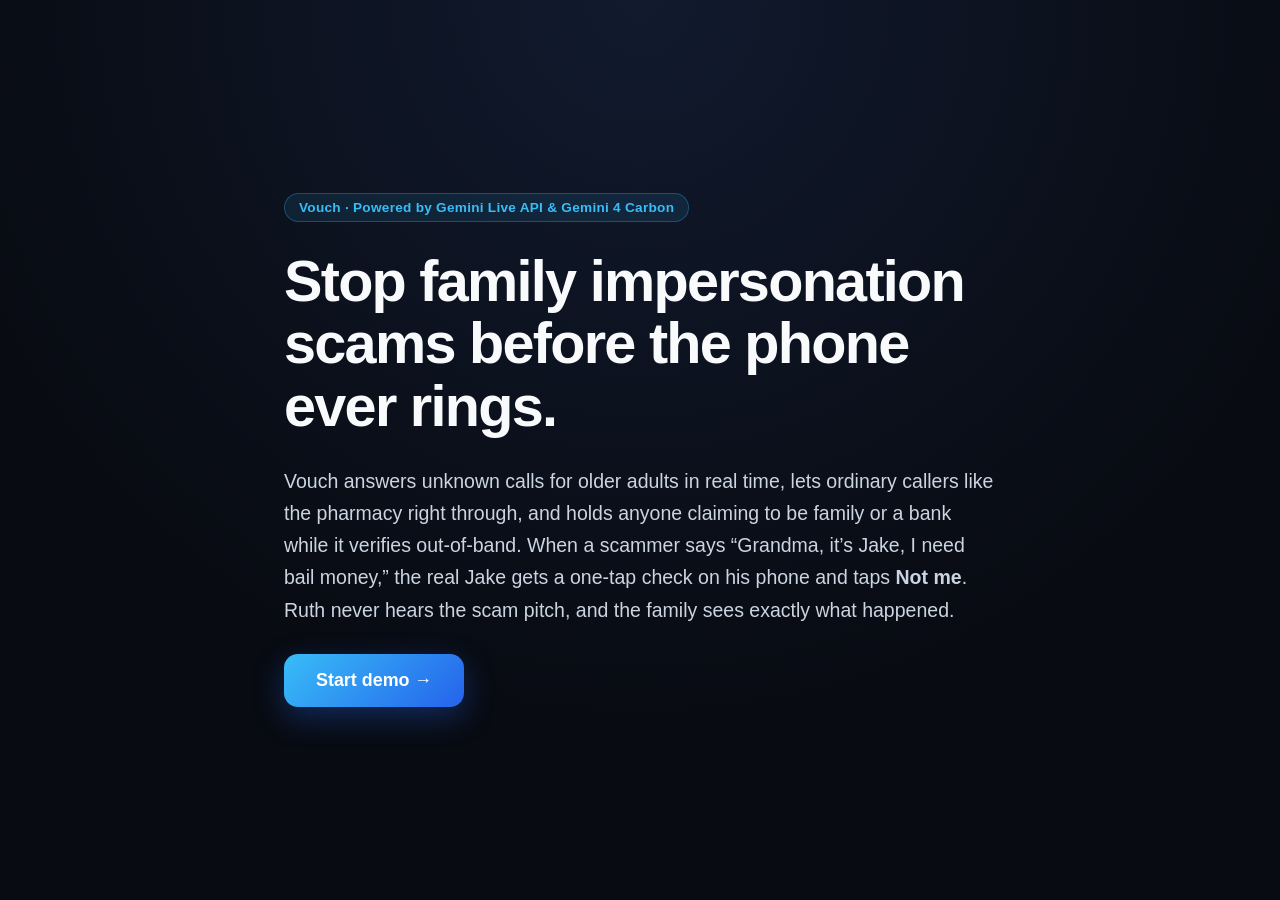
==== static/index.html @ 339b80d6 "M0: scaffold FastAPI app, model discovery, mock mode, landing page" ====
<!DOCTYPE html>
<html lang="en">
<head>
  <meta charset="UTF-8" />
  <meta name="viewport" content="width=device-width, initial-scale=1.0" />
  <title>Vouch — AI Call Screener Against Impersonation Scams</title>
  <link rel="stylesheet" href="/static/css/styles.css" />
</head>
<body>
  <main class="landing-wrap">
    <div class="brand-pill">Vouch · Powered by Gemini Live API &amp; Gemini 4 Carbon</div>
    <h1 class="landing-title">Stop family impersonation scams before the phone ever rings.</h1>
    <p class="landing-copy">
      Vouch answers unknown calls for older adults in real time, lets ordinary callers like the pharmacy right through, and holds anyone claiming to be family or a bank while it verifies out-of-band. When a scammer says &ldquo;Grandma, it&rsquo;s Jake, I need bail money,&rdquo; the real Jake gets a one-tap check on his phone and taps <strong>Not me</strong>. Ruth never hears the scam pitch, and the family sees exactly what happened.
    </p>
    <div>
      <a class="btn-primary" href="/demo">Start demo &rarr;</a>
    </div>
  </main>
</body>
</html>
---- static/css/styles.css ----
:root {
  --bg: #080b12;
  --bg-elevated: #101624;
  --bg-card: #151d2f;
  --border: rgba(148, 163, 184, 0.16);
  --text: #f8fafc;
  --text-muted: #94a3b8;
  --accent: #38bdf8;
  --accent-glow: rgba(56, 189, 248, 0.22);
  --green: #22c55e;
  --green-bg: rgba(34, 197, 94, 0.14);
  --amber: #f59e0b;
  --amber-bg: rgba(245, 158, 11, 0.15);
  --red: #ef4444;
  --red-bg: rgba(239, 68, 68, 0.16);
  --font: -apple-system, BlinkMacSystemFont, "Inter", "Segoe UI", Roboto, sans-serif;
}

* {
  box-sizing: border-box;
  margin: 0;
  padding: 0;
}

body {
  background: radial-gradient(circle at 50% 0%, #111a2e 0%, var(--bg) 65%);
  color: var(--text);
  font-family: var(--font);
  min-height: 100vh;
  -webkit-font-smoothing: antialiased;
}

.landing-wrap {
  max-width: 760px;
  margin: 0 auto;
  min-height: 100vh;
  display: flex;
  flex-direction: column;
  justify-content: center;
  padding: 48px 24px;
  gap: 28px;
}

.brand-pill {
  display: inline-flex;
  align-items: center;
  gap: 8px;
  width: fit-content;
  padding: 6px 14px;
  border-radius: 999px;
  background: rgba(56, 189, 248, 0.1);
  border: 1px solid rgba(56, 189, 248, 0.28);
  color: var(--accent);
  font-size: 0.85rem;
  font-weight: 600;
  letter-spacing: 0.02em;
}

.landing-title {
  font-size: clamp(2.4rem, 5vw, 3.6rem);
  font-weight: 800;
  letter-spacing: -0.03em;
  line-height: 1.08;
}

.landing-copy {
  font-size: 1.22rem;
  line-height: 1.65;
  color: #cbd5e1;
}

.btn-primary {
  display: inline-flex;
  align-items: center;
  justify-content: center;
  gap: 10px;
  width: fit-content;
  padding: 16px 32px;
  border-radius: 14px;
  background: linear-gradient(135deg, #38bdf8 0%, #2563eb 100%);
  color: #ffffff;
  font-size: 1.12rem;
  font-weight: 700;
  text-decoration: none;
  border: none;
  cursor: pointer;
  box-shadow: 0 10px 30px rgba(37, 99, 235, 0.35);
  transition: transform 0.15s ease, box-shadow 0.15s ease;
}

.btn-primary:hover {
  transform: translateY(-1px);
  box-shadow: 0 14px 36px rgba(37, 99, 235, 0.48);
}
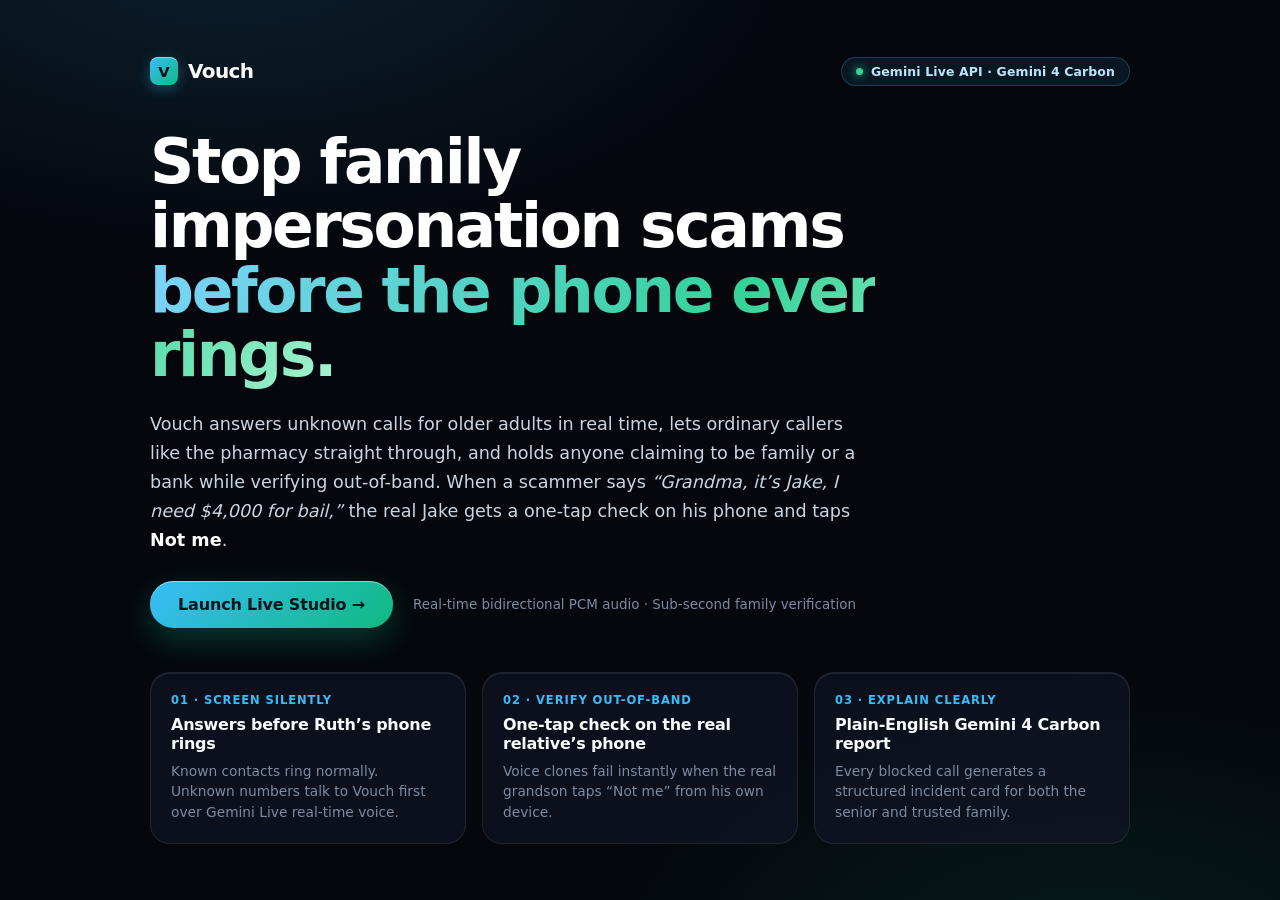
==== commit 1f8a22d5: "Overhaul studio UI design, add speaker-mic echo gate, and wire public HTTPS QR tunnel" ====
--- a/static/index.html
+++ b/static/index.html
@@ -3,19 +3,52 @@
 <head>
   <meta charset="UTF-8" />
   <meta name="viewport" content="width=device-width, initial-scale=1.0" />
-  <title>Vouch — AI Call Screener Against Impersonation Scams</title>
-  <link rel="stylesheet" href="/static/css/styles.css" />
+  <title>Vouch — Real-Time AI Call Screener Against Impersonation Scams</title>
+  <link rel="stylesheet" href="/static/css/styles.css?v=5" />
 </head>
-<body>
-  <main class="landing-wrap">
-    <div class="brand-pill">Vouch · Powered by Gemini Live API &amp; Gemini 4 Carbon</div>
-    <h1 class="landing-title">Stop family impersonation scams before the phone ever rings.</h1>
-    <p class="landing-copy">
-      Vouch answers unknown calls for older adults in real time, lets ordinary callers like the pharmacy right through, and holds anyone claiming to be family or a bank while it verifies out-of-band. When a scammer says &ldquo;Grandma, it&rsquo;s Jake, I need bail money,&rdquo; the real Jake gets a one-tap check on his phone and taps <strong>Not me</strong>. Ruth never hears the scam pitch, and the family sees exactly what happened.
-    </p>
-    <div>
-      <a class="btn-primary" href="/demo">Start demo &rarr;</a>
-    </div>
+<body class="landing-body">
+  <main class="landing-shell">
+    <nav class="landing-nav">
+      <div class="brand-lockup">
+        <span class="brand-mark" aria-hidden="true">V</span>
+        <span class="brand-name">Vouch</span>
+      </div>
+      <div class="brand-pill">
+        <span class="pulse-dot"></span>
+        <span>Gemini Live API &middot; Gemini 4 Carbon</span>
+      </div>
+    </nav>
+
+    <section class="landing-hero">
+      <h1 class="landing-title">
+        Stop family impersonation scams <span>before the phone ever rings.</span>
+      </h1>
+      <p class="landing-copy">
+        Vouch answers unknown calls for older adults in real time, lets ordinary callers like the pharmacy straight through, and holds anyone claiming to be family or a bank while verifying out-of-band. When a scammer says <em>&ldquo;Grandma, it&rsquo;s Jake, I need $4,000 for bail,&rdquo;</em> the real Jake gets a one-tap check on his phone and taps <strong>Not me</strong>.
+      </p>
+      <div class="landing-cta-row">
+        <a class="btn-primary" href="/demo">Launch Live Studio &rarr;</a>
+        <div class="landing-meta">Real-time bidirectional PCM audio &middot; Sub-second family verification</div>
+      </div>
+    </section>
+
+    <section class="landing-pillars">
+      <div class="pillar-card">
+        <div class="pillar-num">01 &middot; Screen Silently</div>
+        <div class="pillar-title">Answers before Ruth&rsquo;s phone rings</div>
+        <div class="pillar-desc">Known contacts ring normally. Unknown numbers talk to Vouch first over Gemini Live real-time voice.</div>
+      </div>
+      <div class="pillar-card">
+        <div class="pillar-num">02 &middot; Verify Out-of-Band</div>
+        <div class="pillar-title">One-tap check on the real relative&rsquo;s phone</div>
+        <div class="pillar-desc">Voice clones fail instantly when the real grandson taps &ldquo;Not me&rdquo; from his own device.</div>
+      </div>
+      <div class="pillar-card">
+        <div class="pillar-num">03 &middot; Explain Clearly</div>
+        <div class="pillar-title">Plain-English Gemini 4 Carbon report</div>
+        <div class="pillar-desc">Every blocked call generates a structured incident card for both the senior and trusted family.</div>
+      </div>
+    </section>
   </main>
 </body>
 </html>
--- a/static/css/styles.css
+++ b/static/css/styles.css
@@ -1,72 +1,200 @@
 :root {
-  --bg: #080b12;
-  --bg-elevated: #101624;
-  --bg-card: #151d2f;
-  --border: rgba(148, 163, 184, 0.16);
+  --bg-deep: #05070d;
+  --bg-surface: #0b0f18;
+  --bg-card: #101624;
+  --bg-card-2: #161e30;
+  --bg-elevated: rgba(20, 27, 43, 0.78);
+  --border: rgba(255, 255, 255, 0.08);
+  --border-strong: rgba(255, 255, 255, 0.15);
+  --specular: inset 0 1px 0 rgba(255, 255, 255, 0.07);
   --text: #f8fafc;
-  --text-muted: #94a3b8;
+  --text-soft: #cbd5e1;
+  --text-muted: #7c8ba1;
   --accent: #38bdf8;
-  --accent-glow: rgba(56, 189, 248, 0.22);
-  --green: #22c55e;
-  --green-bg: rgba(34, 197, 94, 0.14);
+  --accent-bg: rgba(56, 189, 248, 0.13);
+  --green: #10b981;
+  --green-bright: #34d399;
+  --green-bg: rgba(16, 185, 129, 0.15);
   --amber: #f59e0b;
-  --amber-bg: rgba(245, 158, 11, 0.15);
-  --red: #ef4444;
-  --red-bg: rgba(239, 68, 68, 0.16);
-  --font: -apple-system, BlinkMacSystemFont, "Inter", "Segoe UI", Roboto, sans-serif;
-}
-
-* {
+  --amber-bg: rgba(245, 158, 11, 0.16);
+  --red: #f43f5e;
+  --red-bg: rgba(244, 63, 94, 0.16);
+  --violet: #a855f7;
+  --radius-xl: 24px;
+  --radius-lg: 16px;
+  --radius-md: 12px;
+  --font-sans: -apple-system, BlinkMacSystemFont, "SF Pro Display", "SF Pro Text", "Inter", system-ui, sans-serif;
+  --font-mono: "SF Mono", ui-monospace, SFMono-Regular, Menlo, monospace;
+}
+
+*,
+*::before,
+*::after {
   box-sizing: border-box;
   margin: 0;
   padding: 0;
 }
 
+html,
 body {
-  background: radial-gradient(circle at 50% 0%, #111a2e 0%, var(--bg) 65%);
+  height: 100%;
+  background: var(--bg-deep);
   color: var(--text);
-  font-family: var(--font);
+  font-family: var(--font-sans);
+  -webkit-font-smoothing: antialiased;
+  -moz-osx-font-smoothing: grayscale;
+}
+
+.hidden {
+  display: none !important;
+}
+
+/* Subtle custom scrollbars globally */
+::-webkit-scrollbar {
+  width: 4px;
+  height: 4px;
+}
+::-webkit-scrollbar-track {
+  background: transparent;
+}
+::-webkit-scrollbar-thumb {
+  background: rgba(255, 255, 255, 0.14);
+  border-radius: 999px;
+}
+
+/* Shared Brand Mark & Pulse Dots */
+.brand-mark {
+  width: 28px;
+  height: 28px;
+  border-radius: 8px;
+  background: linear-gradient(135deg, #38bdf8 0%, #10b981 100%);
+  color: #031017;
+  font-weight: 900;
+  font-size: 0.92rem;
+  display: inline-flex;
+  align-items: center;
+  justify-content: center;
+  box-shadow: 0 4px 14px rgba(56, 189, 248, 0.32), inset 0 1px 0 rgba(255, 255, 255, 0.45);
+  flex-shrink: 0;
+}
+
+.pulse-dot {
+  width: 7px;
+  height: 7px;
+  border-radius: 50%;
+  background: var(--green-bright);
+  box-shadow: 0 0 10px var(--green-bright);
+  animation: livePulse 2s ease-in-out infinite;
+  flex-shrink: 0;
+}
+
+.pulse-dot.amber {
+  background: #fbbf24;
+  box-shadow: 0 0 10px #fbbf24;
+}
+
+@keyframes livePulse {
+  0%, 100% { opacity: 1; transform: scale(1); }
+  50% { opacity: 0.45; transform: scale(0.85); }
+}
+
+/* ==========================================================================
+   LANDING PAGE (/)
+   ========================================================================== */
+body.landing-body {
   min-height: 100vh;
-  -webkit-font-smoothing: antialiased;
-}
-
-.landing-wrap {
-  max-width: 760px;
-  margin: 0 auto;
-  min-height: 100vh;
-  display: flex;
-  flex-direction: column;
+  background:
+    radial-gradient(950px 520px at 18% -8%, rgba(56, 189, 248, 0.15), transparent 62%),
+    radial-gradient(850px 480px at 85% 108%, rgba(16, 185, 129, 0.12), transparent 62%),
+    var(--bg-deep);
+  display: flex;
+  align-items: center;
   justify-content: center;
-  padding: 48px 24px;
-  gap: 28px;
+  padding: 32px 24px;
+}
+
+.landing-shell {
+  max-width: 980px;
+  width: 100%;
+  display: flex;
+  flex-direction: column;
+  gap: 44px;
+}
+
+.landing-nav {
+  display: flex;
+  align-items: center;
+  justify-content: space-between;
+  gap: 16px;
+  flex-wrap: wrap;
+}
+
+.brand-lockup {
+  display: inline-flex;
+  align-items: center;
+  gap: 10px;
+}
+
+.brand-name {
+  font-size: 1.25rem;
+  font-weight: 800;
+  letter-spacing: -0.03em;
 }
 
 .brand-pill {
   display: inline-flex;
   align-items: center;
   gap: 8px;
-  width: fit-content;
   padding: 6px 14px;
   border-radius: 999px;
-  background: rgba(56, 189, 248, 0.1);
-  border: 1px solid rgba(56, 189, 248, 0.28);
-  color: var(--accent);
-  font-size: 0.85rem;
+  background: rgba(56, 189, 248, 0.09);
+  border: 1px solid rgba(56, 189, 248, 0.25);
+  color: #bae6fd;
+  font-size: 0.78rem;
   font-weight: 600;
-  letter-spacing: 0.02em;
+  letter-spacing: 0.01em;
+}
+
+.landing-hero {
+  display: flex;
+  flex-direction: column;
+  gap: 22px;
+  max-width: 820px;
 }
 
 .landing-title {
-  font-size: clamp(2.4rem, 5vw, 3.6rem);
-  font-weight: 800;
-  letter-spacing: -0.03em;
-  line-height: 1.08;
+  font-size: clamp(2.4rem, 4.8vw, 3.85rem);
+  font-weight: 850;
+  line-height: 1.05;
+  letter-spacing: -0.038em;
+  color: #ffffff;
+}
+
+.landing-title span {
+  background: linear-gradient(125deg, #7dd3fc 0%, #34d399 65%, #a7f3d0 100%);
+  -webkit-background-clip: text;
+  background-clip: text;
+  color: transparent;
 }
 
 .landing-copy {
-  font-size: 1.22rem;
+  font-size: 1.1rem;
   line-height: 1.65;
-  color: #cbd5e1;
+  color: var(--text-soft);
+  max-width: 720px;
+}
+
+.landing-copy strong {
+  color: #ffffff;
+  font-weight: 700;
+}
+
+.landing-cta-row {
+  display: flex;
+  align-items: center;
+  gap: 20px;
+  flex-wrap: wrap;
+  margin-top: 4px;
 }
 
 .btn-primary {
@@ -74,21 +202,1320 @@
   align-items: center;
   justify-content: center;
   gap: 10px;
-  width: fit-content;
-  padding: 16px 32px;
-  border-radius: 14px;
-  background: linear-gradient(135deg, #38bdf8 0%, #2563eb 100%);
-  color: #ffffff;
-  font-size: 1.12rem;
-  font-weight: 700;
+  padding: 14px 28px;
+  border-radius: 999px;
+  background: linear-gradient(135deg, #38bdf8 0%, #10b981 100%);
+  color: #03131a;
+  font-weight: 800;
+  font-size: 1rem;
+  letter-spacing: -0.01em;
   text-decoration: none;
   border: none;
   cursor: pointer;
-  box-shadow: 0 10px 30px rgba(37, 99, 235, 0.35);
-  transition: transform 0.15s ease, box-shadow 0.15s ease;
+  box-shadow: 0 12px 32px rgba(16, 185, 129, 0.28), inset 0 1px 0 rgba(255, 255, 255, 0.45);
+  transition: transform 0.15s ease, box-shadow 0.15s ease, filter 0.15s ease;
 }
 
 .btn-primary:hover {
-  transform: translateY(-1px);
-  box-shadow: 0 14px 36px rgba(37, 99, 235, 0.48);
-}
+  transform: translateY(-1.5px);
+  filter: brightness(1.05);
+  box-shadow: 0 16px 38px rgba(56, 189, 248, 0.34), inset 0 1px 0 rgba(255, 255, 255, 0.55);
+}
+
+.landing-meta {
+  font-size: 0.84rem;
+  color: var(--text-muted);
+  font-weight: 500;
+}
+
+.landing-pillars {
+  display: grid;
+  grid-template-columns: repeat(3, 1fr);
+  gap: 16px;
+}
+
+.pillar-card {
+  padding: 20px;
+  border-radius: 20px;
+  background: rgba(16, 22, 36, 0.72);
+  border: 1px solid var(--border);
+  box-shadow: var(--specular);
+  display: flex;
+  flex-direction: column;
+  gap: 8px;
+}
+
+.pillar-num {
+  font-size: 0.72rem;
+  font-weight: 700;
+  text-transform: uppercase;
+  letter-spacing: 0.08em;
+  color: var(--accent);
+}
+
+.pillar-title {
+  font-size: 1rem;
+  font-weight: 750;
+  letter-spacing: -0.015em;
+  color: #f8fafc;
+}
+
+.pillar-desc {
+  font-size: 0.86rem;
+  line-height: 1.5;
+  color: var(--text-muted);
+}
+
+@media (max-width: 780px) {
+  .landing-pillars {
+    grid-template-columns: 1fr;
+  }
+}
+
+/* ==========================================================================
+   STANDALONE & EMBEDDED PHONE SCREENS (/caller, /senior, /family)
+   ========================================================================== */
+body.phone-body {
+  min-height: 100vh;
+  background:
+    radial-gradient(600px 320px at 50% -10%, rgba(56, 189, 248, 0.12), transparent 65%),
+    #060911;
+  display: flex;
+  justify-content: center;
+  padding: 18px 12px;
+}
+
+body.phone-body.embedded {
+  padding: 0;
+  height: 100vh;
+  max-height: 100vh;
+  overflow: hidden;
+  background: #080b13;
+}
+
+.phone-app {
+  width: 100%;
+  max-width: 430px;
+  background: linear-gradient(180deg, #0d121f 0%, #080b13 100%);
+  border: 1px solid var(--border-strong);
+  border-radius: 30px;
+  padding: 18px 16px;
+  display: flex;
+  flex-direction: column;
+  gap: 10px;
+  box-shadow: 0 24px 64px rgba(0, 0, 0, 0.65), var(--specular);
+}
+
+body.phone-body.embedded .phone-app {
+  max-width: none;
+  height: 100%;
+  border: none;
+  border-radius: 0;
+  box-shadow: none;
+  padding: 28px 13px 12px;
+  gap: 8px;
+  overflow-y: auto;
+  scrollbar-width: none;
+}
+
+body.phone-body.embedded .phone-app::-webkit-scrollbar {
+  display: none;
+}
+
+.phone-topbar {
+  display: flex;
+  align-items: center;
+  justify-content: space-between;
+  gap: 8px;
+  padding-bottom: 8px;
+  border-bottom: 1px solid var(--border);
+  flex-shrink: 0;
+}
+
+.phone-role {
+  font-size: 0.65rem;
+  text-transform: uppercase;
+  letter-spacing: 0.08em;
+  color: var(--text-muted);
+  font-weight: 700;
+}
+
+.phone-owner {
+  font-size: 1.04rem;
+  font-weight: 800;
+  letter-spacing: -0.02em;
+  color: #ffffff;
+  margin-top: 1px;
+}
+
+/* State Pills */
+.state-pill {
+  display: inline-flex;
+  align-items: center;
+  gap: 6px;
+  padding: 4px 10px;
+  border-radius: 999px;
+  font-size: 0.68rem;
+  font-weight: 700;
+  letter-spacing: 0.04em;
+  text-transform: uppercase;
+  background: rgba(255, 255, 255, 0.05);
+  color: var(--text-soft);
+  border: 1px solid var(--border);
+  white-space: nowrap;
+  flex-shrink: 0;
+}
+
+.state-pill .dot {
+  width: 6px;
+  height: 6px;
+  border-radius: 50%;
+  background: currentColor;
+}
+
+.state-pill.screening {
+  background: var(--accent-bg);
+  color: #7dd3fc;
+  border-color: rgba(56, 189, 248, 0.35);
+}
+
+.state-pill.verifying {
+  background: var(--amber-bg);
+  color: #fcd34d;
+  border-color: rgba(245, 158, 11, 0.4);
+}
+
+.state-pill.blocked {
+  background: var(--red-bg);
+  color: #fda4af;
+  border-color: rgba(244, 63, 94, 0.45);
+}
+
+.state-pill.passed {
+  background: var(--green-bg);
+  color: #6ee7b7;
+  border-color: rgba(16, 185, 129, 0.45);
+}
+
+.state-pill.message_taken {
+  background: var(--amber-bg);
+  color: #fcd34d;
+  border-color: rgba(245, 158, 11, 0.38);
+}
+
+/* Primary Call CTA */
+.call-btn {
+  width: 100%;
+  padding: 12px 16px;
+  border-radius: 14px;
+  border: none;
+  font-family: inherit;
+  font-size: 0.98rem;
+  font-weight: 800;
+  letter-spacing: -0.01em;
+  cursor: pointer;
+  display: flex;
+  align-items: center;
+  justify-content: center;
+  gap: 8px;
+  flex-shrink: 0;
+  transition: transform 0.12s ease, filter 0.14s ease, box-shadow 0.14s ease;
+}
+
+.call-icon {
+  font-size: 1.02rem;
+  line-height: 1;
+}
+
+.call-btn.start {
+  background: linear-gradient(135deg, #10b981 0%, #059669 100%);
+  color: #ffffff;
+  box-shadow: 0 8px 22px rgba(16, 185, 129, 0.32), inset 0 1px 0 rgba(255, 255, 255, 0.28);
+}
+
+.call-btn.start:hover {
+  filter: brightness(1.07);
+}
+
+.call-btn.hangup {
+  background: linear-gradient(135deg, #f43f5e 0%, #e11d48 100%);
+  color: #ffffff;
+  box-shadow: 0 8px 22px rgba(244, 63, 94, 0.35), inset 0 1px 0 rgba(255, 255, 255, 0.25);
+}
+
+.call-btn:active {
+  transform: scale(0.985);
+}
+
+/* Audio Mode Controls */
+.controls-row {
+  display: flex;
+  gap: 6px;
+  flex-shrink: 0;
+}
+
+.btn-secondary {
+  flex: 1;
+  padding: 7px 8px;
+  border-radius: 10px;
+  border: 1px solid var(--border);
+  background: rgba(255, 255, 255, 0.035);
+  color: var(--text-soft);
+  font-family: inherit;
+  font-size: 0.74rem;
+  font-weight: 650;
+  cursor: pointer;
+  transition: background 0.14s ease, border-color 0.14s ease, color 0.14s ease;
+}
+
+.btn-secondary:hover {
+  background: rgba(255, 255, 255, 0.07);
+  border-color: var(--border-strong);
+}
+
+.btn-secondary.active {
+  border-color: rgba(245, 158, 11, 0.55);
+  background: var(--amber-bg);
+  color: #fde68a;
+}
+
+.hint-banner {
+  font-size: 0.72rem;
+  color: var(--text-muted);
+  background: rgba(255, 255, 255, 0.025);
+  border: 1px solid var(--border);
+  border-radius: 10px;
+  padding: 6px 9px;
+  line-height: 1.35;
+  flex-shrink: 0;
+}
+
+.mic-select {
+  width: 100%;
+  padding: 6px 9px;
+  border-radius: 9px;
+  border: 1px solid var(--border-strong);
+  background: #0c1220;
+  color: var(--text-soft);
+  font-family: inherit;
+  font-size: 0.73rem;
+  flex-shrink: 0;
+}
+
+.section-label {
+  font-size: 0.66rem;
+  font-weight: 750;
+  text-transform: uppercase;
+  letter-spacing: 0.08em;
+  color: var(--text-muted);
+  margin-top: 2px;
+  flex-shrink: 0;
+}
+
+/* Scenario Clip Buttons */
+.scenario-grid {
+  display: flex;
+  flex-direction: column;
+  gap: 5px;
+  flex-shrink: 0;
+}
+
+.scenario-btn {
+  width: 100%;
+  text-align: left;
+  padding: 8px 10px;
+  border-radius: 11px;
+  border: 1px solid var(--border);
+  background: rgba(255, 255, 255, 0.03);
+  box-shadow: var(--specular);
+  color: var(--text);
+  font-family: inherit;
+  cursor: pointer;
+  display: flex;
+  align-items: center;
+  justify-content: space-between;
+  gap: 6px;
+  font-size: 0.79rem;
+  font-weight: 650;
+  transition: transform 0.12s ease, border-color 0.14s ease, background 0.14s ease;
+}
+
+.scenario-btn:hover {
+  border-color: rgba(56, 189, 248, 0.45);
+  background: rgba(56, 189, 248, 0.07);
+}
+
+.scenario-btn.playing {
+  border-color: var(--accent);
+  background: rgba(56, 189, 248, 0.14);
+  box-shadow: 0 0 0 1px rgba(56, 189, 248, 0.25);
+}
+
+.scenario-title {
+  display: inline-flex;
+  align-items: center;
+  gap: 7px;
+  min-width: 0;
+  overflow: hidden;
+  text-overflow: ellipsis;
+  white-space: nowrap;
+}
+
+.scen-idx {
+  width: 18px;
+  height: 18px;
+  border-radius: 6px;
+  background: rgba(255, 255, 255, 0.07);
+  color: var(--text-soft);
+  font-size: 0.68rem;
+  font-weight: 800;
+  display: inline-flex;
+  align-items: center;
+  justify-content: center;
+  flex-shrink: 0;
+}
+
+.scenario-tag {
+  font-size: 0.64rem;
+  padding: 2px 7px;
+  border-radius: 999px;
+  font-weight: 750;
+  letter-spacing: 0.02em;
+  flex-shrink: 0;
+}
+
+.scenario-tag.scam {
+  background: rgba(244, 63, 94, 0.15);
+  border: 1px solid rgba(244, 63, 94, 0.28);
+  color: #fda4af;
+}
+
+.scenario-tag.legit {
+  background: rgba(16, 185, 129, 0.15);
+  border: 1px solid rgba(16, 185, 129, 0.28);
+  color: #6ee7b7;
+}
+
+/* Transcript Feed */
+.transcript-box {
+  flex: 1;
+  min-height: 84px;
+  background: rgba(4, 6, 12, 0.68);
+  border: 1px solid var(--border);
+  border-radius: 14px;
+  padding: 9px;
+  overflow-y: auto;
+  display: flex;
+  flex-direction: column;
+  gap: 7px;
+}
+
+.transcript-empty {
+  color: var(--text-muted);
+  font-size: 0.78rem;
+  margin: auto;
+  text-align: center;
+  padding: 8px;
+}
+
+.bubble {
+  padding: 7px 10px;
+  border-radius: 12px;
+  font-size: 0.81rem;
+  line-height: 1.38;
+  max-width: 92%;
+}
+
+.bubble .spk {
+  display: block;
+  font-size: 0.62rem;
+  font-weight: 800;
+  text-transform: uppercase;
+  letter-spacing: 0.06em;
+  margin-bottom: 2px;
+  opacity: 0.75;
+}
+
+.bubble.caller {
+  align-self: flex-start;
+  background: rgba(30, 41, 59, 0.85);
+  border: 1px solid rgba(56, 189, 248, 0.22);
+  border-bottom-left-radius: 4px;
+  color: #e2e8f0;
+}
+
+.bubble.assistant {
+  align-self: flex-end;
+  background: linear-gradient(145deg, rgba(16, 185, 129, 0.18), rgba(6, 78, 59, 0.35));
+  border: 1px solid rgba(16, 185, 129, 0.32);
+  border-bottom-right-radius: 4px;
+  color: #ecfdf5;
+}
+
+.text-fallback-form {
+  display: flex;
+  gap: 6px;
+  flex-shrink: 0;
+}
+
+.text-fallback-input {
+  flex: 1;
+  min-width: 0;
+  padding: 7px 10px;
+  border-radius: 10px;
+  border: 1px solid var(--border);
+  background: rgba(4, 6, 12, 0.75);
+  color: var(--text);
+  font-family: inherit;
+  font-size: 0.77rem;
+  outline: none;
+  transition: border-color 0.14s ease;
+}
+
+.text-fallback-input:focus {
+  border-color: rgba(56, 189, 248, 0.5);
+}
+
+.text-fallback-send {
+  padding: 7px 12px;
+  border-radius: 10px;
+  border: 1px solid var(--border-strong);
+  background: rgba(255, 255, 255, 0.06);
+  color: var(--text);
+  font-family: inherit;
+  font-size: 0.76rem;
+  font-weight: 700;
+  cursor: pointer;
+}
+
+.text-fallback-send:hover {
+  background: rgba(255, 255, 255, 0.11);
+}
+
+/* ==========================================================================
+   RUTH'S PHONE CARDS (/senior)
+   ========================================================================== */
+.hero-status-card {
+  padding: 13px;
+  border-radius: 16px;
+  border: 1px solid var(--border-strong);
+  background: linear-gradient(160deg, rgba(30, 41, 59, 0.55), rgba(13, 18, 30, 0.92));
+  box-shadow: var(--specular);
+  display: flex;
+  flex-direction: column;
+  gap: 5px;
+  flex-shrink: 0;
+}
+
+.hero-status-card.screening {
+  border-color: rgba(56, 189, 248, 0.5);
+  background: linear-gradient(155deg, rgba(56, 189, 248, 0.16), rgba(13, 20, 36, 0.95));
+  animation: pulseBorderCyan 2s infinite;
+}
+
+.hero-status-card.verifying {
+  border-color: rgba(245, 158, 11, 0.6);
+  background: linear-gradient(155deg, rgba(245, 158, 11, 0.18), rgba(24, 19, 12, 0.95));
+}
+
+.hero-status-card.blocked {
+  border-color: rgba(244, 63, 94, 0.85);
+  background: linear-gradient(155deg, rgba(244, 63, 94, 0.25), rgba(30, 10, 18, 0.96));
+  box-shadow: 0 10px 28px rgba(244, 63, 94, 0.18), var(--specular);
+}
+
+.hero-status-card.passed {
+  border-color: rgba(16, 185, 129, 0.85);
+  background: linear-gradient(155deg, rgba(16, 185, 129, 0.25), rgba(8, 28, 20, 0.96));
+  animation: pulseRingGreen 1.3s infinite;
+}
+
+.hero-status-card.message_taken {
+  border-color: rgba(245, 158, 11, 0.7);
+  background: linear-gradient(155deg, rgba(245, 158, 11, 0.2), rgba(26, 20, 11, 0.95));
+}
+
+.status-kicker {
+  font-size: 0.66rem;
+  font-weight: 800;
+  text-transform: uppercase;
+  letter-spacing: 0.08em;
+  color: #93c5fd;
+}
+
+.hero-status-card.blocked .status-kicker { color: #fda4af; }
+.hero-status-card.passed .status-kicker { color: #6ee7b7; }
+.hero-status-card.verifying .status-kicker { color: #fcd34d; }
+
+.status-headline {
+  font-size: 0.98rem;
+  font-weight: 800;
+  line-height: 1.28;
+  letter-spacing: -0.015em;
+  color: #ffffff;
+}
+
+.status-sub {
+  font-size: 0.77rem;
+  color: var(--text-soft);
+  line-height: 1.38;
+}
+
+@keyframes pulseBorderCyan {
+  0%, 100% { box-shadow: 0 0 0 0 rgba(56, 189, 248, 0.24); }
+  50% { box-shadow: 0 0 0 6px rgba(56, 189, 248, 0.03); }
+}
+
+@keyframes pulseRingGreen {
+  0%, 100% { box-shadow: 0 0 0 0 rgba(16, 185, 129, 0.4); }
+  50% { box-shadow: 0 0 0 9px rgba(16, 185, 129, 0.05); }
+}
+
+.ring-indicator {
+  display: inline-flex;
+  align-items: center;
+  gap: 8px;
+  padding: 5px 11px 5px 7px;
+  margin-bottom: 3px;
+  border-radius: 999px;
+  width: fit-content;
+  background: rgba(16, 185, 129, 0.22);
+  border: 1px solid rgba(16, 185, 129, 0.5);
+  color: #a7f3d0;
+  font-size: 0.68rem;
+  font-weight: 800;
+  letter-spacing: 0.04em;
+  text-transform: uppercase;
+}
+
+.ring-ripple-wrap {
+  position: relative;
+  width: 20px;
+  height: 20px;
+  display: inline-flex;
+  align-items: center;
+  justify-content: center;
+}
+
+.ring-bell {
+  position: relative;
+  z-index: 2;
+  font-size: 0.78rem;
+  animation: bellShake 0.7s ease-in-out infinite;
+}
+
+.ring-ripple {
+  position: absolute;
+  inset: 0;
+  border-radius: 50%;
+  border: 1.5px solid #34d399;
+  animation: rippleExpand 1.4s ease-out infinite;
+}
+
+.ring-ripple.delay {
+  animation-delay: 0.7s;
+}
+
+@keyframes rippleExpand {
+  0% { transform: scale(0.75); opacity: 0.9; }
+  100% { transform: scale(1.75); opacity: 0; }
+}
+
+@keyframes bellShake {
+  0%, 100% { transform: rotate(0deg); }
+  25% { transform: rotate(-14deg); }
+  75% { transform: rotate(14deg); }
+}
+
+/* ==========================================================================
+   JAKE'S FAMILY VERIFICATION SCREEN (/family — Mobile + Embedded)
+   ========================================================================== */
+.family-idle-card {
+  margin: auto 0;
+  padding: 26px 18px;
+  border-radius: 20px;
+  border: 1px solid var(--border);
+  background: linear-gradient(180deg, rgba(22, 30, 48, 0.65), rgba(12, 17, 28, 0.9));
+  box-shadow: var(--specular);
+  text-align: center;
+  display: flex;
+  flex-direction: column;
+  align-items: center;
+  gap: 8px;
+}
+
+.shield-orb {
+  width: 44px;
+  height: 44px;
+  border-radius: 14px;
+  background: rgba(56, 189, 248, 0.12);
+  border: 1px solid rgba(56, 189, 248, 0.28);
+  display: flex;
+  align-items: center;
+  justify-content: center;
+  font-size: 1.25rem;
+  margin-bottom: 4px;
+}
+
+.verify-alert-card {
+  flex: 1;
+  padding: 15px 14px;
+  border-radius: 20px;
+  border: 1.5px solid rgba(245, 158, 11, 0.75);
+  background: linear-gradient(180deg, rgba(245, 158, 11, 0.16) 0%, rgba(15, 20, 34, 0.98) 55%);
+  box-shadow: 0 16px 40px rgba(0, 0, 0, 0.45), var(--specular);
+  display: flex;
+  flex-direction: column;
+  justify-content: space-between;
+  gap: 12px;
+}
+
+.verify-top-group {
+  display: flex;
+  flex-direction: column;
+  gap: 10px;
+}
+
+.verify-badge {
+  display: inline-flex;
+  align-items: center;
+  gap: 7px;
+  width: fit-content;
+  padding: 4px 10px;
+  border-radius: 999px;
+  background: rgba(245, 158, 11, 0.2);
+  border: 1px solid rgba(245, 158, 11, 0.4);
+  color: #fde68a;
+  font-size: 0.68rem;
+  font-weight: 800;
+  text-transform: uppercase;
+  letter-spacing: 0.06em;
+}
+
+.verify-question {
+  font-size: 1.06rem;
+  font-weight: 800;
+  line-height: 1.28;
+  letter-spacing: -0.018em;
+  color: #ffffff;
+}
+
+.verify-details {
+  background: rgba(5, 8, 15, 0.72);
+  border: 1px solid var(--border-strong);
+  border-radius: 14px;
+  padding: 10px 11px;
+  display: grid;
+  grid-template-columns: 1fr 1fr;
+  gap: 9px 10px;
+}
+
+.verify-field .lbl {
+  font-size: 0.62rem;
+  text-transform: uppercase;
+  letter-spacing: 0.07em;
+  color: var(--text-muted);
+  font-weight: 750;
+}
+
+.verify-field .val {
+  font-size: 0.92rem;
+  font-weight: 800;
+  color: #f8fafc;
+  margin-top: 2px;
+}
+
+.verify-field .val.amount {
+  color: #fda4af;
+  font-size: 1.08rem;
+  font-variant-numeric: tabular-nums;
+}
+
+.verify-actions {
+  display: flex;
+  flex-direction: column;
+  gap: 8px;
+}
+
+.btn-not-me {
+  width: 100%;
+  padding: 15px 14px;
+  border-radius: 14px;
+  border: none;
+  background: linear-gradient(135deg, #f43f5e 0%, #e11d48 100%);
+  color: #ffffff;
+  font-family: inherit;
+  font-size: 1.05rem;
+  font-weight: 850;
+  letter-spacing: -0.01em;
+  cursor: pointer;
+  box-shadow: 0 10px 26px rgba(244, 63, 94, 0.38), inset 0 1px 0 rgba(255, 255, 255, 0.3);
+  transition: transform 0.12s ease, filter 0.12s ease;
+}
+
+.btn-not-me:hover {
+  filter: brightness(1.06);
+}
+
+.btn-not-me:active {
+  transform: scale(0.985);
+}
+
+.btn-yes-me {
+  width: 100%;
+  padding: 12px 14px;
+  border-radius: 14px;
+  border: 1px solid rgba(16, 185, 129, 0.45);
+  background: rgba(16, 185, 129, 0.12);
+  color: #6ee7b7;
+  font-family: inherit;
+  font-size: 0.92rem;
+  font-weight: 750;
+  cursor: pointer;
+  transition: background 0.12s ease;
+}
+
+.btn-yes-me:hover {
+  background: rgba(16, 185, 129, 0.2);
+}
+
+.verify-resolved-banner {
+  padding: 12px;
+  border-radius: 13px;
+  font-weight: 800;
+  text-align: center;
+  font-size: 0.88rem;
+  line-height: 1.35;
+}
+
+.verify-resolved-banner.denied {
+  background: var(--red-bg);
+  border: 1px solid rgba(244, 63, 94, 0.65);
+  color: #fecdd3;
+}
+
+.verify-resolved-banner.confirmed {
+  background: var(--green-bg);
+  border: 1px solid rgba(16, 185, 129, 0.65);
+  color: #a7f3d0;
+}
+
+/* ==========================================================================
+   GEMINI 4 CARBON REPORT & HISTORY CARDS
+   ========================================================================== */
+.carbon-card {
+  padding: 10px 11px;
+  border-radius: 14px;
+  border: 1px solid rgba(168, 85, 247, 0.38);
+  background: linear-gradient(160deg, rgba(107, 33, 168, 0.22), rgba(13, 18, 32, 0.94));
+  box-shadow: var(--specular);
+  display: flex;
+  flex-direction: column;
+  gap: 4px;
+  flex-shrink: 0;
+}
+
+.carbon-label {
+  font-size: 0.65rem;
+  font-weight: 800;
+  text-transform: uppercase;
+  letter-spacing: 0.08em;
+  color: #d8b4fe;
+  margin-bottom: 1px;
+}
+
+.carbon-row {
+  font-size: 0.75rem;
+  line-height: 1.36;
+  color: #e2e8f0;
+}
+
+.carbon-row strong {
+  color: #ffffff;
+}
+
+.history-list {
+  display: flex;
+  flex-direction: column;
+  gap: 5px;
+  max-height: 98px;
+  overflow-y: auto;
+  flex-shrink: 0;
+}
+
+.history-item {
+  padding: 7px 9px;
+  border-radius: 10px;
+  background: rgba(255, 255, 255, 0.03);
+  border: 1px solid var(--border);
+  font-size: 0.74rem;
+  display: flex;
+  align-items: center;
+  justify-content: space-between;
+  gap: 8px;
+}
+
+.history-badge {
+  font-size: 0.62rem;
+  font-weight: 800;
+  padding: 2px 7px;
+  border-radius: 999px;
+  text-transform: uppercase;
+  flex-shrink: 0;
+}
+
+.history-badge.blocked {
+  background: var(--red-bg);
+  color: #fda4af;
+}
+
+.history-badge.passed {
+  background: var(--green-bg);
+  color: #6ee7b7;
+}
+
+.history-badge.message_taken {
+  background: var(--amber-bg);
+  color: #fde68a;
+}
+
+/* ==========================================================================
+   /DEMO STUDIO VIEW (MacBook 1440x820 + 1920x1080 Broadcast Stage)
+   ========================================================================== */
+body.demo-body {
+  height: 100vh;
+  max-height: 100vh;
+  overflow: hidden;
+  background:
+    radial-gradient(900px 460px at 14% -6%, rgba(56, 189, 248, 0.12), transparent 60%),
+    radial-gradient(850px 460px at 86% 106%, rgba(16, 185, 129, 0.09), transparent 60%),
+    radial-gradient(rgba(255, 255, 255, 0.045) 1px, transparent 1px),
+    var(--bg-deep);
+  background-size: auto, auto, 24px 24px, auto;
+  display: grid;
+  grid-template-rows: auto minmax(0, 1fr) auto;
+  padding: 10px 18px 12px;
+  gap: 10px;
+}
+
+.demo-header {
+  display: flex;
+  align-items: center;
+  justify-content: space-between;
+  gap: 14px;
+  padding: 8px 14px;
+  border-radius: 16px;
+  background: rgba(13, 18, 29, 0.78);
+  backdrop-filter: blur(18px);
+  -webkit-backdrop-filter: blur(18px);
+  border: 1px solid var(--border);
+  box-shadow: var(--specular);
+}
+
+.demo-brand {
+  display: flex;
+  align-items: center;
+  gap: 12px;
+}
+
+.demo-logo-link {
+  display: inline-flex;
+  align-items: center;
+  gap: 9px;
+  text-decoration: none;
+  color: inherit;
+}
+
+.demo-logo {
+  font-size: 1.2rem;
+  font-weight: 850;
+  letter-spacing: -0.03em;
+  color: #ffffff;
+}
+
+.live-badge {
+  display: inline-flex;
+  align-items: center;
+  gap: 8px;
+  padding: 5px 12px;
+  border-radius: 999px;
+  background: rgba(16, 185, 129, 0.11);
+  border: 1px solid rgba(16, 185, 129, 0.28);
+  color: #a7f3d0;
+  font-size: 0.75rem;
+  font-weight: 700;
+  letter-spacing: 0.01em;
+}
+
+.demo-header-right {
+  display: flex;
+  align-items: center;
+  gap: 8px;
+}
+
+.room-chip {
+  padding: 6px 12px;
+  border-radius: 10px;
+  background: rgba(255, 255, 255, 0.04);
+  border: 1px solid var(--border-strong);
+  font-family: var(--font-mono);
+  font-size: 0.76rem;
+  font-weight: 700;
+  letter-spacing: 0.03em;
+  color: #e2e8f0;
+  font-variant-numeric: tabular-nums;
+}
+
+.ghost-btn {
+  padding: 6px 11px;
+  border-radius: 10px;
+  border: 1px solid var(--border);
+  background: rgba(255, 255, 255, 0.035);
+  color: var(--text-soft);
+  font-family: inherit;
+  font-size: 0.76rem;
+  font-weight: 650;
+  cursor: pointer;
+  transition: background 0.14s ease, border-color 0.14s ease, color 0.14s ease;
+}
+
+.ghost-btn:hover {
+  background: rgba(255, 255, 255, 0.08);
+  border-color: var(--border-strong);
+  color: #ffffff;
+}
+
+.record-btn {
+  display: inline-flex;
+  align-items: center;
+  gap: 7px;
+  padding: 6px 13px;
+  border-radius: 10px;
+  border: 1px solid rgba(244, 63, 94, 0.42);
+  background: rgba(244, 63, 94, 0.13);
+  color: #fecdd3;
+  font-family: inherit;
+  font-size: 0.76rem;
+  font-weight: 750;
+  cursor: pointer;
+  transition: background 0.14s ease, border-color 0.14s ease;
+}
+
+.record-btn:hover {
+  background: rgba(244, 63, 94, 0.22);
+  border-color: rgba(244, 63, 94, 0.65);
+}
+
+.rec-dot {
+  width: 7px;
+  height: 7px;
+  border-radius: 50%;
+  background: #fb7185;
+}
+
+/* 3-Phone Stage + QR Sidebar */
+.phones-stage {
+  display: grid;
+  grid-template-columns: minmax(0, 1fr) minmax(0, 1fr) minmax(0, 1fr) 216px;
+  gap: 14px;
+  min-height: 0;
+  align-items: stretch;
+  max-width: 1580px;
+  width: 100%;
+  margin: 0 auto;
+}
+
+.phone-slot {
+  display: flex;
+  flex-direction: column;
+  align-items: center;
+  gap: 6px;
+  min-height: 0;
+}
+
+.slot-caption {
+  display: inline-flex;
+  align-items: center;
+  gap: 6px;
+  font-size: 0.72rem;
+  font-weight: 700;
+  color: var(--text-soft);
+  letter-spacing: -0.01em;
+  flex-shrink: 0;
+}
+
+.slot-step {
+  font-family: var(--font-mono);
+  font-size: 0.64rem;
+  font-weight: 800;
+  padding: 1px 6px;
+  border-radius: 999px;
+  background: rgba(56, 189, 248, 0.13);
+  border: 1px solid rgba(56, 189, 248, 0.3);
+  color: #7dd3fc;
+}
+
+.phone-bezel {
+  position: relative;
+  flex: 1;
+  width: 100%;
+  max-width: 390px;
+  min-height: 0;
+  border-radius: 36px;
+  padding: 8px;
+  background: linear-gradient(160deg, #273042 0%, #0f1420 42%, #1b2333 100%);
+  border: 1px solid rgba(255, 255, 255, 0.16);
+  box-shadow:
+    0 22px 50px rgba(0, 0, 0, 0.62),
+    inset 0 1px 1px rgba(255, 255, 255, 0.2);
+  display: flex;
+  flex-direction: column;
+  overflow: hidden;
+}
+
+.phone-notch {
+  position: absolute;
+  top: 14px;
+  left: 50%;
+  transform: translateX(-50%);
+  width: 78px;
+  height: 18px;
+  background: #000000;
+  border-radius: 999px;
+  box-shadow: inset 0 0 0 1px rgba(255, 255, 255, 0.06);
+  z-index: 5;
+  pointer-events: none;
+}
+
+.phone-bezel iframe {
+  width: 100%;
+  height: 100%;
+  border: none;
+  border-radius: 28px;
+  background: #080b13;
+}
+
+/* Right Sidebar: QR + Telemetry */
+.qr-sidebar {
+  background: rgba(13, 18, 29, 0.82);
+  backdrop-filter: blur(18px);
+  -webkit-backdrop-filter: blur(18px);
+  border: 1px solid var(--border);
+  box-shadow: var(--specular);
+  border-radius: 24px;
+  padding: 14px;
+  display: flex;
+  flex-direction: column;
+  justify-content: space-between;
+  gap: 12px;
+  min-height: 0;
+}
+
+.sidebar-block {
+  display: flex;
+  flex-direction: column;
+  gap: 8px;
+}
+
+.sidebar-eyebrow {
+  font-size: 0.66rem;
+  font-weight: 800;
+  text-transform: uppercase;
+  letter-spacing: 0.08em;
+  color: var(--accent);
+}
+
+.sidebar-heading {
+  font-size: 0.84rem;
+  font-weight: 750;
+  line-height: 1.3;
+  letter-spacing: -0.01em;
+  color: #f8fafc;
+}
+
+.qr-card-box {
+  background: #ffffff;
+  border-radius: 16px;
+  padding: 9px;
+  display: flex;
+  align-items: center;
+  justify-content: center;
+  box-shadow: 0 10px 26px rgba(0, 0, 0, 0.38);
+}
+
+.qr-card-box img {
+  width: 100%;
+  max-width: 158px;
+  height: auto;
+  display: block;
+  border-radius: 6px;
+}
+
+.qr-url-link {
+  font-family: var(--font-mono);
+  font-size: 0.66rem;
+  color: #7dd3fc;
+  word-break: break-all;
+  text-decoration: none;
+  line-height: 1.35;
+  opacity: 0.9;
+}
+
+.qr-url-link:hover {
+  opacity: 1;
+  text-decoration: underline;
+}
+
+.copy-link-btn {
+  width: 100%;
+  padding: 7px 10px;
+  border-radius: 10px;
+  border: 1px solid var(--border-strong);
+  background: rgba(255, 255, 255, 0.05);
+  color: var(--text-soft);
+  font-family: inherit;
+  font-size: 0.73rem;
+  font-weight: 700;
+  cursor: pointer;
+  transition: background 0.14s ease, color 0.14s ease;
+}
+
+.copy-link-btn:hover {
+  background: rgba(255, 255, 255, 0.1);
+  color: #ffffff;
+}
+
+.telemetry-block {
+  border-top: 1px solid var(--border);
+  padding-top: 11px;
+}
+
+.telemetry-row {
+  display: flex;
+  align-items: center;
+  justify-content: space-between;
+  font-size: 0.74rem;
+  color: var(--text-muted);
+  padding: 5px 8px;
+  border-radius: 8px;
+  background: rgba(255, 255, 255, 0.025);
+  border: 1px solid rgba(255, 255, 255, 0.05);
+}
+
+.telemetry-row strong {
+  font-family: var(--font-mono);
+  font-size: 0.76rem;
+  color: #f8fafc;
+  font-variant-numeric: tabular-nums;
+}
+
+/* Bottom Studio Dock: Spectrum Analyzers + Live Captions */
+.demo-footer {
+  display: grid;
+  grid-template-columns: 390px minmax(0, 1fr);
+  gap: 12px;
+  align-items: stretch;
+  max-width: 1580px;
+  width: 100%;
+  margin: 0 auto;
+}
+
+.waveforms-pair {
+  display: grid;
+  grid-template-columns: 1fr 1fr;
+  gap: 10px;
+}
+
+.wave-card {
+  background: rgba(13, 18, 29, 0.82);
+  backdrop-filter: blur(14px);
+  border: 1px solid var(--border);
+  box-shadow: var(--specular);
+  border-radius: 14px;
+  padding: 7px 11px;
+  display: flex;
+  flex-direction: column;
+  justify-content: center;
+  gap: 4px;
+}
+
+.wave-title {
+  display: inline-flex;
+  align-items: center;
+  gap: 6px;
+  font-size: 0.65rem;
+  font-weight: 750;
+  text-transform: uppercase;
+  letter-spacing: 0.06em;
+  color: var(--text-muted);
+}
+
+.wave-dot {
+  width: 6px;
+  height: 6px;
+  border-radius: 50%;
+}
+
+.wave-dot.cyan { background: #38bdf8; }
+.wave-dot.green { background: #10b981; }
+
+.wave-canvas {
+  width: 100%;
+  height: 30px;
+  display: block;
+}
+
+.live-captions {
+  background: rgba(13, 18, 29, 0.82);
+  backdrop-filter: blur(14px);
+  border: 1px solid var(--border);
+  box-shadow: var(--specular);
+  border-radius: 14px;
+  padding: 7px 14px;
+  display: flex;
+  flex-direction: column;
+  justify-content: center;
+  gap: 3px;
+  min-width: 0;
+}
+
+.caption-line {
+  font-size: 0.84rem;
+  line-height: 1.32;
+  white-space: nowrap;
+  overflow: hidden;
+  text-overflow: ellipsis;
+}
+
+.caption-line .cap-spk {
+  display: inline-block;
+  min-width: 54px;
+  font-size: 0.68rem;
+  font-weight: 800;
+  text-transform: uppercase;
+  letter-spacing: 0.06em;
+  margin-right: 6px;
+}
+
+.caption-line.caller .cap-spk {
+  color: #38bdf8;
+}
+
+.caption-line.assistant .cap-spk {
+  color: #34d399;
+}
+
+.countdown-overlay {
+  position: fixed;
+  inset: 0;
+  background: rgba(5, 7, 13, 0.82);
+  backdrop-filter: blur(8px);
+  display: flex;
+  align-items: center;
+  justify-content: center;
+  z-index: 100;
+  font-size: 6.5rem;
+  font-weight: 900;
+  letter-spacing: -0.04em;
+  color: #ffffff;
+}
